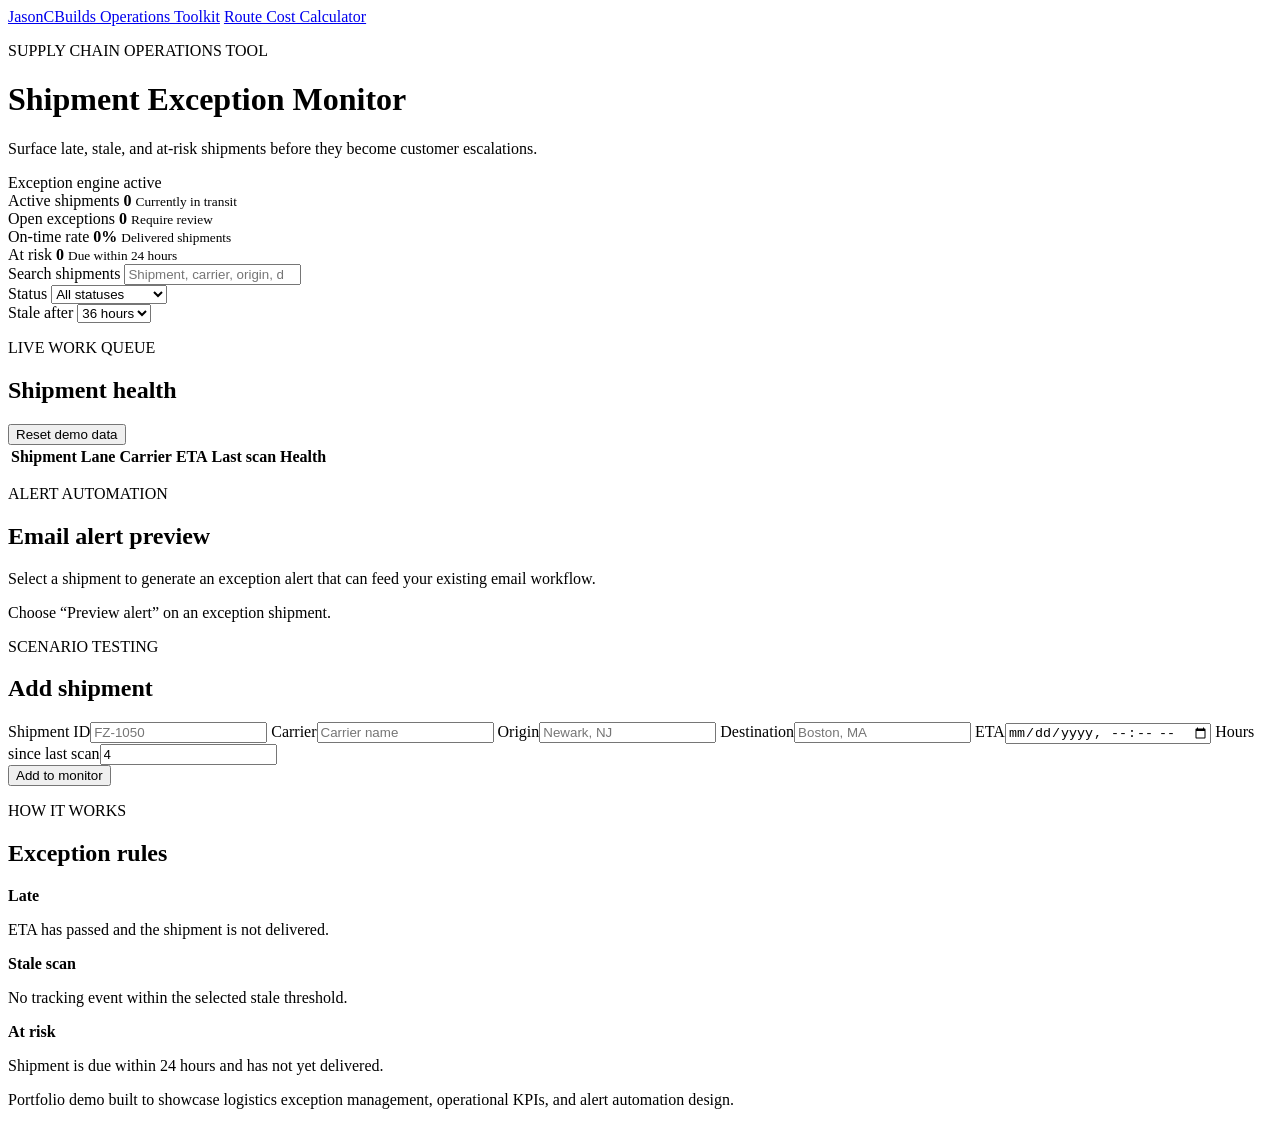
==== shipment-exception-monitor/index.html @ ca1019a4 "Add shipment exception monitor interface" ====
<!DOCTYPE html>
<html lang="en">
<head>
  <meta charset="UTF-8">
  <meta name="viewport" content="width=device-width, initial-scale=1.0">
  <meta name="description" content="Interactive shipment exception dashboard for identifying late, stale, and at-risk freight.">
  <title>Shipment Exception Monitor | JasonCBuilds</title>
  <link rel="stylesheet" href="styles.css">
</head>
<body>
  <main class="app-shell">
    <nav class="topbar" aria-label="Project navigation">
      <a class="brand" href="../">JasonCBuilds Operations Toolkit</a>
      <a class="text-link" href="../">Route Cost Calculator</a>
    </nav>

    <header class="hero">
      <div>
        <p class="eyebrow">SUPPLY CHAIN OPERATIONS TOOL</p>
        <h1>Shipment Exception Monitor</h1>
        <p class="hero-copy">Surface late, stale, and at-risk shipments before they become customer escalations.</p>
      </div>
      <div class="hero-badge">
        <span class="pulse" aria-hidden="true"></span>
        Exception engine active
      </div>
    </header>

    <section class="metrics" aria-label="Shipment summary">
      <article class="metric">
        <span>Active shipments</span>
        <strong id="metric-active">0</strong>
        <small>Currently in transit</small>
      </article>
      <article class="metric alert">
        <span>Open exceptions</span>
        <strong id="metric-exceptions">0</strong>
        <small>Require review</small>
      </article>
      <article class="metric">
        <span>On-time rate</span>
        <strong id="metric-ontime">0%</strong>
        <small>Delivered shipments</small>
      </article>
      <article class="metric">
        <span>At risk</span>
        <strong id="metric-risk">0</strong>
        <small>Due within 24 hours</small>
      </article>
    </section>

    <section class="panel controls-panel">
      <div class="control-group grow">
        <label for="search">Search shipments</label>
        <input id="search" type="search" placeholder="Shipment, carrier, origin, destination">
      </div>
      <div class="control-group">
        <label for="status-filter">Status</label>
        <select id="status-filter">
          <option value="all">All statuses</option>
          <option value="exception">Exceptions only</option>
          <option value="in_transit">In transit</option>
          <option value="delivered">Delivered</option>
        </select>
      </div>
      <div class="control-group compact">
        <label for="stale-hours">Stale after</label>
        <select id="stale-hours">
          <option value="24">24 hours</option>
          <option value="36" selected>36 hours</option>
          <option value="48">48 hours</option>
        </select>
      </div>
    </section>

    <div class="workspace">
      <section class="panel table-panel" aria-labelledby="shipments-heading">
        <div class="panel-heading">
          <div>
            <p class="eyebrow">LIVE WORK QUEUE</p>
            <h2 id="shipments-heading">Shipment health</h2>
          </div>
          <button id="reset-data" class="secondary-button" type="button">Reset demo data</button>
        </div>

        <div class="table-scroll">
          <table>
            <thead>
              <tr>
                <th>Shipment</th>
                <th>Lane</th>
                <th>Carrier</th>
                <th>ETA</th>
                <th>Last scan</th>
                <th>Health</th>
                <th></th>
              </tr>
            </thead>
            <tbody id="shipment-body"></tbody>
          </table>
        </div>
        <p id="empty-state" class="empty-state" hidden>No shipments match these filters.</p>
      </section>

      <aside class="side-stack">
        <section class="panel alert-panel" aria-labelledby="alert-heading">
          <div class="panel-heading">
            <div>
              <p class="eyebrow">ALERT AUTOMATION</p>
              <h2 id="alert-heading">Email alert preview</h2>
            </div>
          </div>
          <p class="muted">Select a shipment to generate an exception alert that can feed your existing email workflow.</p>
          <div id="alert-preview" class="alert-preview">
            <p class="placeholder">Choose “Preview alert” on an exception shipment.</p>
          </div>
        </section>

        <section class="panel add-panel" aria-labelledby="add-heading">
          <div class="panel-heading">
            <div>
              <p class="eyebrow">SCENARIO TESTING</p>
              <h2 id="add-heading">Add shipment</h2>
            </div>
          </div>
          <form id="shipment-form">
            <div class="form-grid">
              <label>Shipment ID<input name="id" required placeholder="FZ-1050"></label>
              <label>Carrier<input name="carrier" required placeholder="Carrier name"></label>
              <label>Origin<input name="origin" required placeholder="Newark, NJ"></label>
              <label>Destination<input name="destination" required placeholder="Boston, MA"></label>
              <label>ETA<input name="eta" type="datetime-local" required></label>
              <label>Hours since last scan<input name="lastScanHours" type="number" min="0" step="1" value="4" required></label>
            </div>
            <button class="primary-button" type="submit">Add to monitor</button>
            <p id="form-message" class="form-message" aria-live="polite"></p>
          </form>
        </section>
      </aside>
    </div>

    <section class="panel rules-panel" aria-labelledby="rules-heading">
      <div>
        <p class="eyebrow">HOW IT WORKS</p>
        <h2 id="rules-heading">Exception rules</h2>
      </div>
      <div class="rule-grid">
        <article><strong>Late</strong><p>ETA has passed and the shipment is not delivered.</p></article>
        <article><strong>Stale scan</strong><p>No tracking event within the selected stale threshold.</p></article>
        <article><strong>At risk</strong><p>Shipment is due within 24 hours and has not yet delivered.</p></article>
      </div>
    </section>

    <footer>
      <p>Portfolio demo built to showcase logistics exception management, operational KPIs, and alert automation design.</p>
    </footer>
  </main>
  <script src="app.js"></script>
</body>
</html>
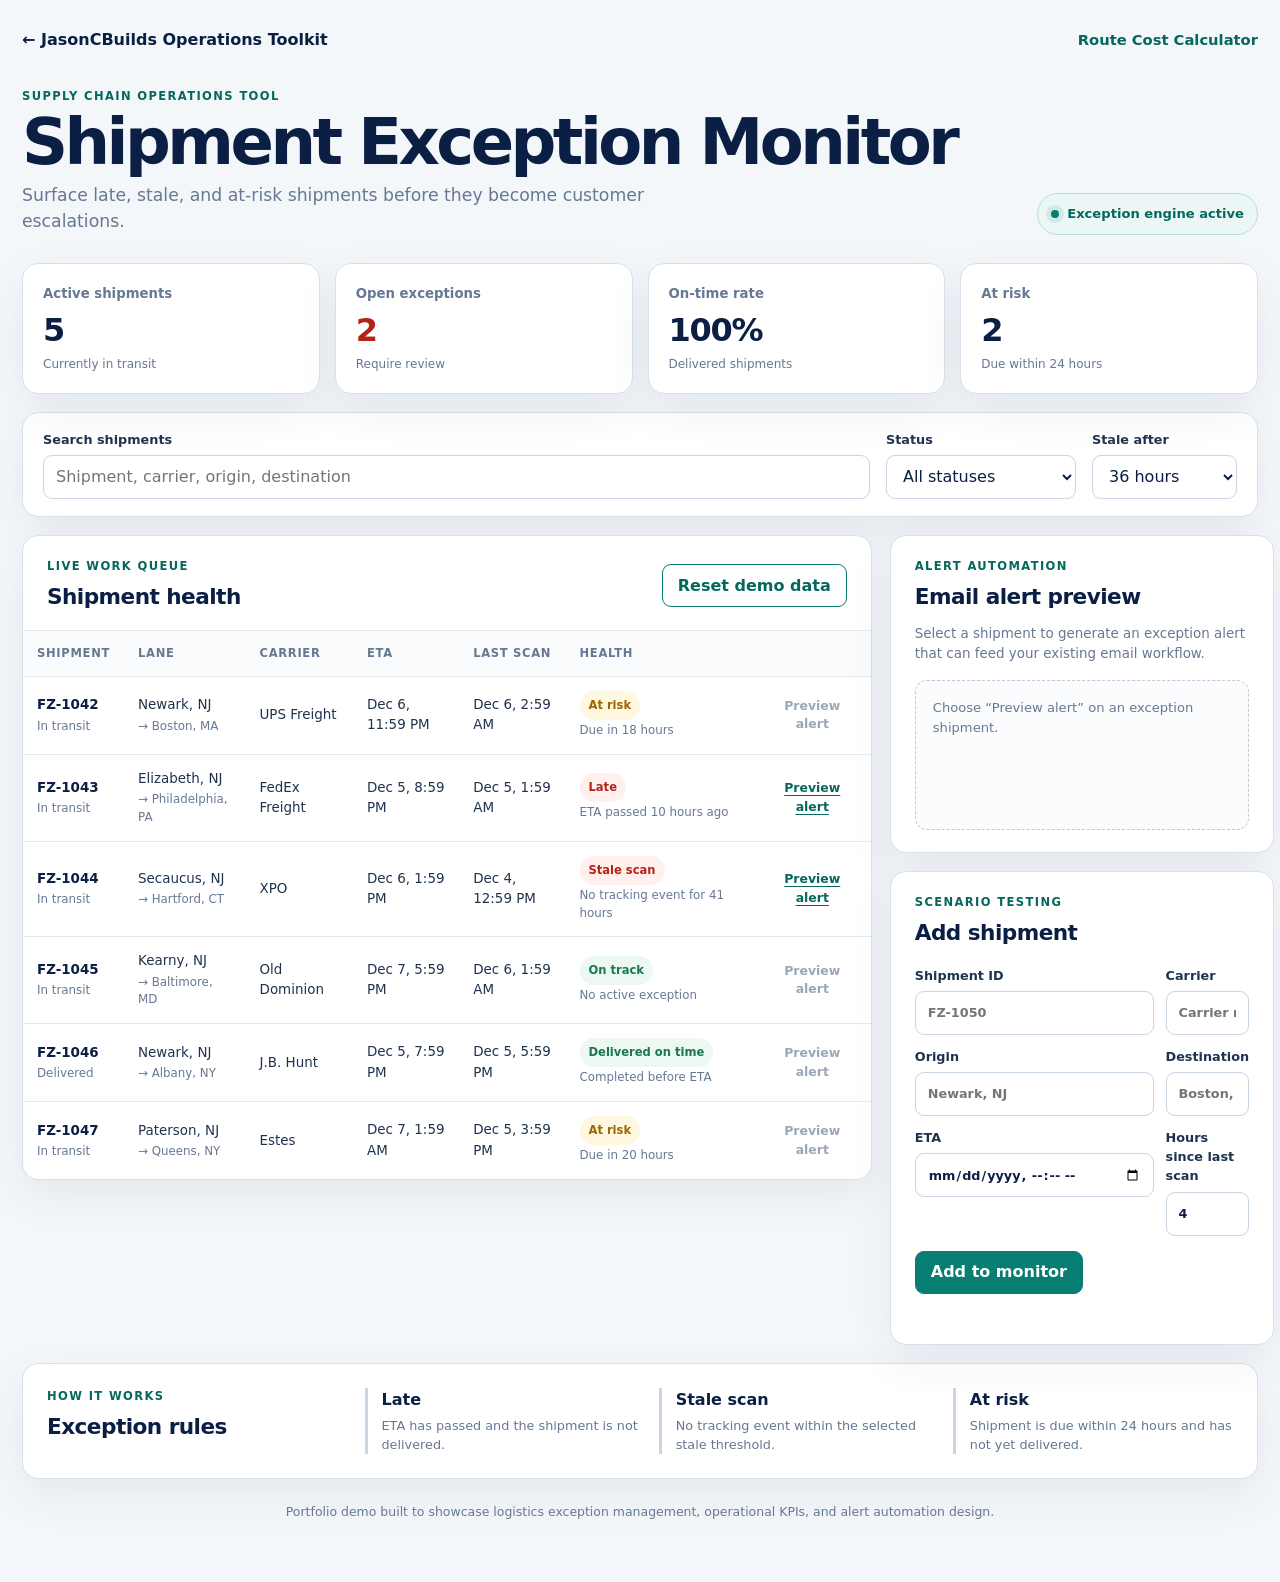
==== commit 22c660a2: "Update shipment monitor portfolio navigation" ====
--- a/shipment-exception-monitor/index.html
+++ b/shipment-exception-monitor/index.html
@@ -10,8 +10,8 @@
 <body>
   <main class="app-shell">
     <nav class="topbar" aria-label="Project navigation">
-      <a class="brand" href="../">JasonCBuilds Operations Toolkit</a>
-      <a class="text-link" href="../">Route Cost Calculator</a>
+      <a class="brand" href="../">← JasonCBuilds Operations Toolkit</a>
+      <a class="text-link" href="../route-cost-calculator/">Route Cost Calculator</a>
     </nav>
 
     <header class="hero">
--- a/shipment-exception-monitor/styles.css
+++ b/shipment-exception-monitor/styles.css
@@ -0,0 +1,137 @@
+:root {
+  --navy: #0b1f44;
+  --ink: #1f334f;
+  --slate: #667892;
+  --teal: #087e72;
+  --teal-dark: #05675e;
+  --teal-soft: #eaf7f4;
+  --red: #b42318;
+  --red-soft: #fff0ee;
+  --amber: #9a6700;
+  --amber-soft: #fff7df;
+  --green: #18794e;
+  --green-soft: #ecf8f1;
+  --page: #f4f7fa;
+  --surface: #ffffff;
+  --border: #d8e1eb;
+  --shadow: 0 16px 45px rgba(18, 43, 72, .07);
+  --radius: 16px;
+}
+* { box-sizing: border-box; }
+body {
+  margin: 0;
+  min-width: 320px;
+  background: var(--page);
+  color: var(--navy);
+  font-family: Inter, ui-sans-serif, system-ui, -apple-system, BlinkMacSystemFont, "Segoe UI", sans-serif;
+  line-height: 1.5;
+}
+button, input, select { font: inherit; }
+button { cursor: pointer; }
+.app-shell { width: min(1420px, calc(100% - 44px)); margin: 0 auto; padding: 28px 0 48px; }
+.topbar { display: flex; justify-content: space-between; gap: 20px; align-items: center; margin-bottom: 36px; }
+.brand, .text-link { color: var(--navy); text-decoration: none; font-weight: 800; }
+.text-link { color: var(--teal-dark); font-size: .92rem; }
+.hero { display: flex; justify-content: space-between; gap: 28px; align-items: flex-end; margin-bottom: 28px; }
+.eyebrow { margin: 0 0 6px; color: var(--teal-dark); font-size: .72rem; font-weight: 900; letter-spacing: .12em; }
+h1, h2, p { margin-top: 0; }
+h1 { margin-bottom: 9px; font-size: clamp(2.25rem, 5vw, 4.6rem); line-height: .98; letter-spacing: -.055em; }
+h2 { margin-bottom: 0; font-size: 1.35rem; letter-spacing: -.025em; }
+.hero-copy { max-width: 720px; margin-bottom: 0; color: var(--slate); font-size: 1.08rem; }
+.hero-badge { display: inline-flex; align-items: center; gap: 8px; padding: 10px 13px; border: 1px solid #b9ded7; border-radius: 999px; background: var(--teal-soft); color: var(--teal-dark); font-size: .82rem; font-weight: 800; white-space: nowrap; }
+.pulse { width: 8px; height: 8px; border-radius: 50%; background: var(--teal); box-shadow: 0 0 0 5px rgba(8, 126, 114, .11); }
+.metrics { display: grid; grid-template-columns: repeat(4, 1fr); gap: 15px; margin-bottom: 18px; }
+.metric { padding: 20px; border: 1px solid var(--border); border-radius: var(--radius); background: var(--surface); box-shadow: var(--shadow); }
+.metric span, .metric small { display: block; color: var(--slate); }
+.metric span { font-size: .83rem; font-weight: 800; }
+.metric strong { display: block; margin: 2px 0 1px; font-size: 2rem; letter-spacing: -.04em; }
+.metric small { font-size: .75rem; }
+.metric.alert strong { color: var(--red); }
+.panel { border: 1px solid var(--border); border-radius: var(--radius); background: var(--surface); box-shadow: var(--shadow); }
+.controls-panel { display: flex; gap: 16px; align-items: end; padding: 17px 20px; margin-bottom: 18px; }
+.control-group { min-width: 190px; }
+.control-group.grow { flex: 1; }
+.control-group.compact { min-width: 145px; }
+label { display: block; color: var(--ink); font-size: .8rem; font-weight: 800; }
+input, select {
+  width: 100%;
+  min-height: 44px;
+  margin-top: 6px;
+  padding: 0 12px;
+  border: 1px solid #c9d5e2;
+  border-radius: 9px;
+  outline: 0;
+  background: white;
+  color: var(--navy);
+}
+input:focus, select:focus { border-color: var(--teal); box-shadow: 0 0 0 3px rgba(8, 126, 114, .11); }
+.workspace { display: grid; grid-template-columns: minmax(0, 1.5fr) minmax(330px, .65fr); gap: 18px; align-items: start; }
+.table-panel { overflow: hidden; }
+.panel-heading { display: flex; justify-content: space-between; gap: 15px; align-items: center; padding: 22px 24px 16px; }
+.secondary-button, .primary-button {
+  min-height: 43px;
+  border-radius: 9px;
+  padding: 0 15px;
+  font-weight: 800;
+}
+.secondary-button { border: 1px solid var(--teal); background: white; color: var(--teal-dark); }
+.primary-button { border: 1px solid var(--teal); background: var(--teal); color: white; }
+.primary-button:hover { background: var(--teal-dark); }
+.table-scroll { overflow-x: auto; }
+table { width: 100%; border-collapse: collapse; min-width: 800px; }
+th, td { padding: 14px 14px; border-top: 1px solid #e4eaf0; text-align: left; vertical-align: middle; }
+th { color: var(--slate); background: #fafbfd; font-size: .72rem; text-transform: uppercase; letter-spacing: .06em; }
+td { color: var(--ink); font-size: .84rem; }
+td strong { color: var(--navy); }
+.lane { max-width: 190px; }
+.subtle { display: block; margin-top: 2px; color: var(--slate); font-size: .74rem; }
+.health { display: inline-flex; align-items: center; gap: 7px; padding: 6px 9px; border-radius: 999px; font-size: .72rem; font-weight: 900; white-space: nowrap; }
+.health.high { color: var(--red); background: var(--red-soft); }
+.health.medium { color: var(--amber); background: var(--amber-soft); }
+.health.good { color: var(--green); background: var(--green-soft); }
+.row-button { border: 0; background: transparent; color: var(--teal-dark); font-size: .78rem; font-weight: 900; text-decoration: underline; text-underline-offset: 3px; }
+.row-button:disabled { color: #9aa7b7; cursor: not-allowed; text-decoration: none; }
+.empty-state { padding: 28px; color: var(--slate); text-align: center; }
+.side-stack { display: grid; gap: 18px; }
+.alert-panel, .add-panel { padding-bottom: 22px; }
+.muted { margin: -6px 24px 16px; color: var(--slate); font-size: .84rem; }
+.alert-preview { margin: 0 24px; padding: 17px; min-height: 150px; border: 1px dashed #bdcad8; border-radius: 12px; background: #fafcfe; }
+.placeholder { margin: 0; color: var(--slate); font-size: .82rem; }
+.alert-preview dl { margin: 0; }
+.alert-preview div { margin-bottom: 10px; }
+.alert-preview dt { color: var(--slate); font-size: .69rem; font-weight: 900; text-transform: uppercase; letter-spacing: .06em; }
+.alert-preview dd { margin: 2px 0 0; color: var(--ink); font-size: .82rem; white-space: pre-line; }
+.alert-subject { color: var(--red) !important; font-weight: 900; }
+#shipment-form { padding: 0 24px; }
+.form-grid { display: grid; grid-template-columns: 1fr 1fr; gap: 12px; margin-bottom: 15px; }
+.form-grid label:nth-child(5), .form-grid label:nth-child(6) { grid-column: auto; }
+.form-message { min-height: 20px; margin: 8px 0 0; color: var(--teal-dark); font-size: .8rem; font-weight: 700; }
+.rules-panel { display: grid; grid-template-columns: .5fr 1.5fr; gap: 28px; align-items: start; margin-top: 18px; padding: 24px; }
+.rule-grid { display: grid; grid-template-columns: repeat(3, 1fr); gap: 14px; }
+.rule-grid article { padding-left: 14px; border-left: 3px solid #c9d7e5; }
+.rule-grid strong { display: block; margin-bottom: 4px; }
+.rule-grid p { margin: 0; color: var(--slate); font-size: .8rem; }
+footer { padding: 24px 4px 0; color: var(--slate); font-size: .78rem; text-align: center; }
+@media (max-width: 1050px) {
+  .metrics { grid-template-columns: repeat(2, 1fr); }
+  .workspace { grid-template-columns: 1fr; }
+  .side-stack { grid-template-columns: 1fr 1fr; }
+}
+@media (max-width: 720px) {
+  .app-shell { width: min(100% - 28px, 620px); padding-top: 20px; }
+  .topbar, .hero { align-items: flex-start; flex-direction: column; }
+  .topbar { gap: 8px; margin-bottom: 28px; }
+  .hero { gap: 18px; }
+  .metrics { grid-template-columns: 1fr 1fr; }
+  .controls-panel { align-items: stretch; flex-direction: column; }
+  .control-group, .control-group.compact { min-width: 0; width: 100%; }
+  .side-stack { grid-template-columns: 1fr; }
+  .form-grid, .rule-grid, .rules-panel { grid-template-columns: 1fr; }
+  .panel-heading { align-items: flex-start; }
+}
+@media (max-width: 440px) {
+  .metrics { grid-template-columns: 1fr; }
+  .panel-heading { flex-direction: column; }
+  .secondary-button { width: 100%; }
+  .form-grid { grid-template-columns: 1fr; }
+}
